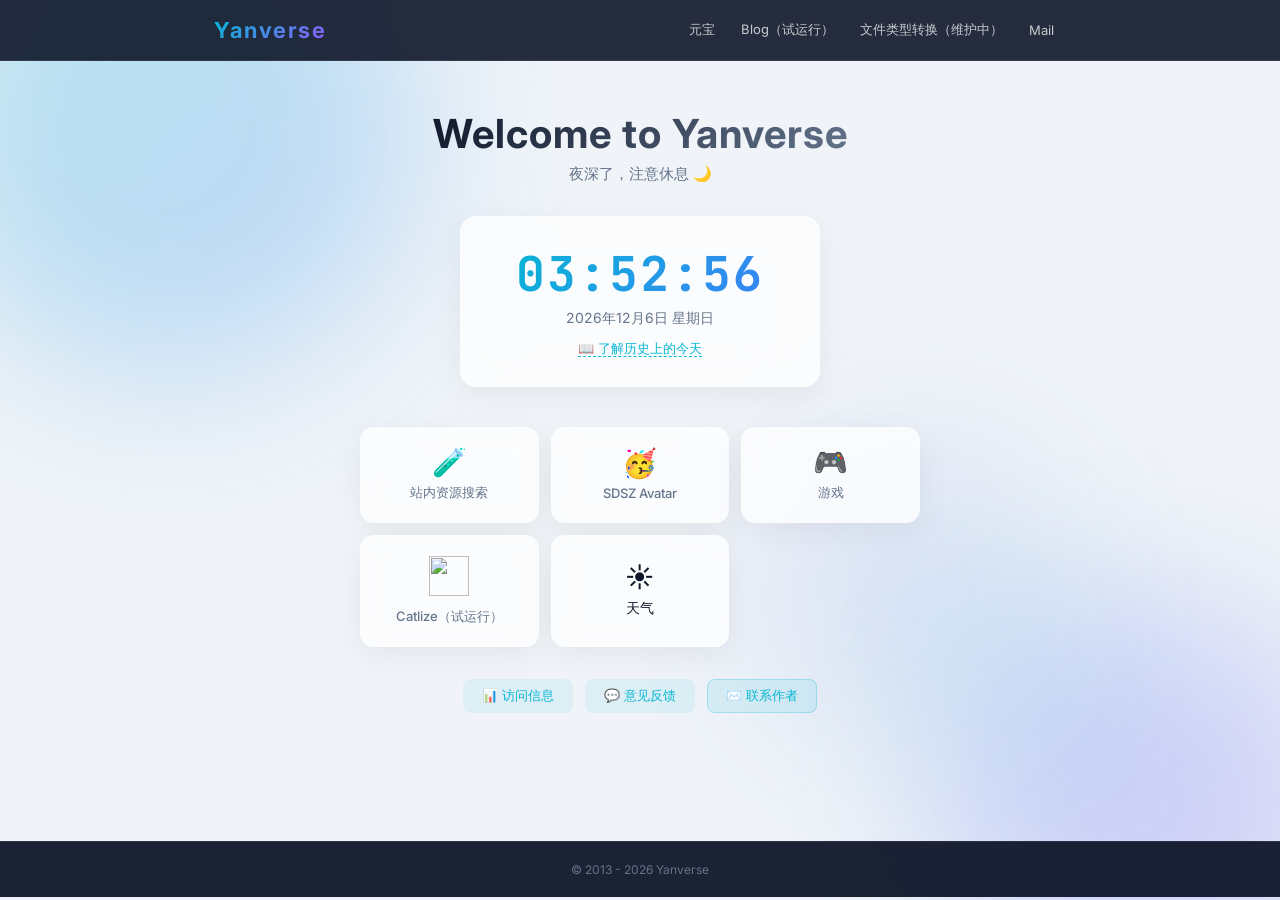
==== index.html @ 96648595 "Update QR code images for WeChat and QQ" ====
<!DOCTYPE html>
<html lang="zh-CN">
<head>
<meta charset="UTF-8" />
<meta name="viewport" content="width=device-width, initial-scale=1.0" />
<title>Yanverse</title>
<link rel="icon" href="https://github.com/favicon.ico">
<link rel="preconnect" href="https://fonts.googleapis.com" />
<link rel="preconnect" href="https://fonts.gstatic.com" crossorigin />
<link href="https://fonts.googleapis.com/css2?family=Inter:opsz@14..32&family=JetBrains+Mono:wght@500;700&display=swap" rel="stylesheet" />
<style>
  *, *::before, *::after { box-sizing: border-box; margin: 0; padding: 0; }

  :root {
    --primary: #06b6d4;
    --primary-dark: #0891b2;
    --gradient-1: #06b6d4;
    --gradient-2: #3b82f6;
    --gradient-3: #8b5cf6;
    --bg: #f0f4f8;
    --card-bg: rgba(255,255,255,0.75);
    --card-border: rgba(255,255,255,0.3);
    --text: #0f172a;
    --text-soft: #64748b;
    --nav-bg: rgba(15,23,42,0.9);
    --nav-border: rgba(255,255,255,0.08);
    --footer-bg: rgba(15,23,42,0.95);
    --shadow: 0 8px 32px rgba(0,0,0,0.06);
    --radius: 16px;
    --font: "Inter", -apple-system, BlinkMacSystemFont, "Segoe UI", sans-serif;
    --mono: "JetBrains Mono", "SF Mono", ui-monospace, monospace;
  }

  @media (prefers-color-scheme: dark) {
    :root {
      --bg: #0b1120;
      --card-bg: rgba(30,41,59,0.7);
      --card-border: rgba(148,163,184,0.15);
      --text: #f1f5f9;
      --text-soft: #94a3b8;
      --nav-bg: rgba(15,23,42,0.95);
      --footer-bg: rgba(2,6,23,0.98);
      --shadow: 0 8px 32px rgba(0,0,0,0.3);
    }
  }

  html { font-family: var(--font); color: var(--text); }
  body {
    margin: 0;
    background: var(--bg);
    min-height: 100vh;
    overflow-x: hidden;
    transition: background 0.4s, color 0.4s;
  }

  /* ---- 浮动装饰 ---- */
  .orb {
    position: fixed;
    border-radius: 50%;
    filter: blur(80px);
    opacity: 0.25;
    pointer-events: none;
    z-index: 0;
    animation: orbFloat 20s ease-in-out infinite alternate;
  }
  .orb-1 {
    width: 500px; height: 500px;
    background: linear-gradient(135deg, var(--gradient-1), var(--gradient-2));
    top: -120px; left: -80px;
  }
  .orb-2 {
    width: 400px; height: 400px;
    background: linear-gradient(135deg, var(--gradient-2), var(--gradient-3));
    bottom: -100px; right: -60px;
    animation-delay: -7s;
  }
  .orb-3 {
    width: 300px; height: 300px;
    background: linear-gradient(135deg, var(--gradient-3), var(--gradient-1));
    top: 50%; left: 60%;
    animation-delay: -14s;
    opacity: 0.15;
  }
  @keyframes orbFloat {
    0%   { transform: translate(0, 0) scale(1); }
    33%  { transform: translate(30px, -40px) scale(1.08); }
    66%  { transform: translate(-20px, 20px) scale(0.95); }
    100% { transform: translate(10px, -10px) scale(1.05); }
  }

  /* ---- 导航 ---- */
  .app-header {
    position: sticky;
    top: 0;
    z-index: 100;
    background: var(--nav-bg);
    backdrop-filter: blur(16px);
    -webkit-backdrop-filter: blur(16px);
    border-bottom: 1px solid var(--nav-border);
    transition: background 0.3s;
  }
  .header-content {
    max-width: 900px;
    margin: 0 auto;
    height: 60px;
    display: flex;
    align-items: center;
    justify-content: space-between;
    padding: 0 24px;
  }
  .brand {
    font-size: 22px;
    font-weight: 700;
    background: linear-gradient(135deg, var(--gradient-1), var(--gradient-3));
    -webkit-background-clip: text;
    -webkit-text-fill-color: transparent;
    background-clip: text;
    letter-spacing: 1.5px;
  }
  .nav-links {
    display: flex;
    align-items: center;
    gap: 2px;
  }
  .nav-links a {
    color: rgba(255,255,255,0.75);
    text-decoration: none;
    font-size: 13px;
    padding: 6px 12px;
    border-radius: 8px;
    transition: all 0.2s;
    position: relative;
  }
  .nav-links a::after {
    content: '';
    position: absolute;
    bottom: 2px; left: 50%;
    width: 0; height: 2px;
    background: var(--primary);
    border-radius: 2px;
    transition: all 0.25s;
    transform: translateX(-50%);
  }
  .nav-links a:hover {
    color: #fff;
    background: rgba(255,255,255,0.06);
  }
  .nav-links a:hover::after { width: 60%; }

  /* ---- 主内容 ---- */
  .app-content {
    max-width: 900px;
    margin: 0 auto;
    padding: 48px 24px 64px;
    position: relative;
    z-index: 1;
    min-height: calc(100vh - 120px);
    display: flex;
    flex-direction: column;
    align-items: center;
  }

  /* ---- Hero ---- */
  .hero-section {
    text-align: center;
    margin-bottom: 8px;
    animation: fadeUp 0.8s ease-out;
  }
  .hero-section h1 {
    font-size: 40px;
    font-weight: 700;
    background: linear-gradient(135deg, var(--text) 0%, var(--text-soft) 100%);
    -webkit-background-clip: text;
    -webkit-text-fill-color: transparent;
    background-clip: text;
    letter-spacing: 1px;
  }
  @media (max-width: 576px) {
    .hero-section h1 { font-size: 28px; }
  }

  #greeting {
    font-size: 15px;
    color: var(--text-soft);
    margin-top: 6px;
    font-weight: 400;
  }

  /* ---- 时间卡片 ---- */
  .time-card {
    background: var(--card-bg);
    backdrop-filter: blur(20px);
    -webkit-backdrop-filter: blur(20px);
    border: 1px solid var(--card-border);
    border-radius: var(--radius);
    padding: 28px 40px;
    text-align: center;
    max-width: 360px;
    width: 100%;
    margin: 24px auto 40px;
    box-shadow: var(--shadow);
    transition: transform 0.25s, box-shadow 0.25s, background 0.3s;
    animation: fadeUp 0.8s ease-out 0.1s both;
  }
  .time-card:hover {
    transform: translateY(-3px);
    box-shadow: 0 12px 48px rgba(0,0,0,0.1);
  }
  .time-display {
    font-family: var(--mono);
    font-size: 48px;
    font-weight: 700;
    background: linear-gradient(135deg, var(--gradient-1), var(--gradient-2));
    -webkit-background-clip: text;
    -webkit-text-fill-color: transparent;
    background-clip: text;
    font-variant-numeric: tabular-nums;
    letter-spacing: 2px;
    line-height: 1.2;
  }
  .date-display {
    font-size: 14px;
    color: var(--text-soft);
    margin-top: 6px;
  }

  /* ---- 快捷入口 ---- */
  .quick-links {
    display: grid;
    grid-template-columns: repeat(auto-fill, minmax(160px, 1fr));
    gap: 12px;
    width: 100%;
    max-width: 560px;
    animation: fadeUp 0.8s ease-out 0.2s both;
  }
  .quick-link {
    display: flex;
    flex-direction: column;
    align-items: center;
    justify-content: center;
    gap: 8px;
    background: var(--card-bg);
    backdrop-filter: blur(12px);
    -webkit-backdrop-filter: blur(12px);
    border: 1px solid var(--card-border);
    border-radius: 14px;
    padding: 20px 12px;
    text-decoration: none;
    color: var(--text);
    font-size: 14px;
    font-weight: 500;
    transition: all 0.2s;
    box-shadow: var(--shadow);
  }
  .quick-link:hover {
    transform: translateY(-4px);
    box-shadow: 0 12px 32px rgba(0,0,0,0.1);
    border-color: var(--primary);
  }
  .quick-link .icon {
    font-size: 28px;
    line-height: 1;
  }
  .quick-link .label {
    font-size: 13px;
    color: var(--text-soft);
  }

  /* ---- 底部链接 ---- */
  .footer-links {
    display: flex;
    gap: 12px;
    justify-content: center;
    margin-top: 32px;
    flex-wrap: wrap;
    animation: fadeUp 0.8s ease-out 0.3s both;
  }
  .footer-links a {
    color: var(--primary);
    text-decoration: none;
    font-size: 13px;
    padding: 7px 18px;
    background: rgba(6,182,212,0.08);
    border-radius: 8px;
    transition: all 0.2s;
    border: 1px solid transparent;
  }
  .footer-links a:hover {
    background: rgba(6,182,212,0.15);
    border-color: rgba(6,182,212,0.25);
    color: var(--primary-dark);
  }

  /* ---- Footer ---- */
  .app-footer {
    background: var(--footer-bg);
    padding: 20px 24px;
    text-align: center;
    position: relative;
    z-index: 1;
    border-top: 1px solid var(--nav-border);
    transition: background 0.3s;
  }
  .app-footer p {
    margin: 0;
    color: var(--text-soft);
    font-size: 12px;
  }

  /* ---- 动画 ---- */
  @keyframes fadeUp {
    from { opacity: 0; transform: translateY(20px); }
    to   { opacity: 1; transform: translateY(0); }
  }

  /* ---- 响应式 ---- */
  @media (max-width: 576px) {
    .header-content { padding: 0 16px; }
    .app-content { padding: 32px 16px 48px; }
    .time-card { padding: 20px 24px; }
    .time-display { font-size: 36px; }
    .quick-links { grid-template-columns: repeat(2, 1fr); }
    .nav-links a { font-size: 12px; padding: 5px 8px; }
  }
 .lang-select { position: relative; display: inline-block; }
  #lang-label { cursor: pointer; padding: 6px 10px; border: 1px solid #ddd; border-radius: 4px; }
  #lang-menu { position: absolute; right: 0; top: 110%; display: none; background: #fff; border: 1px solid #ddd; border-radius: 4px; min-width: 150px; z-index: 9999; }
  #lang-menu li { padding: 8px 14px; cursor: pointer; }
  #lang-menu li:hover { background: #f5f5f5; }
 /* ===== 联系作者按钮 ===== */
.contact-btn {
  background: rgba(6,182,212,0.1);
  border: 1px solid rgba(6,182,212,0.25);
  color: var(--primary);
  font-size: 13px;
  padding: 7px 18px;
  border-radius: 8px;
  cursor: pointer;
  transition: all 0.2s;
}
.contact-btn:hover {
  background: rgba(6,182,212,0.2);
}

/* ===== 弹窗遮罩 ===== */
.modal-overlay {
  position: fixed;
  inset: 0;
  background: rgba(0,0,0,0.55);
  backdrop-filter: blur(6px);
  -webkit-backdrop-filter: blur(6px);
  display: none;
  align-items: center;
  justify-content: center;
  z-index: 9999;
}
.modal-overlay.active {
  display: flex;
}

/* ===== 弹窗主体 ===== */
.modal-box {
  background: var(--card-bg);
  border: 1px solid var(--card-border);
  border-radius: var(--radius);
  padding: 28px 32px;
  width: 340px;
  text-align: center;
  box-shadow: var(--shadow);
  animation: fadeUp 0.3s ease;
}
.modal-box h3 {
  margin-bottom: 18px;
  font-size: 18px;
  background: linear-gradient(135deg, var(--gradient-1), var(--gradient-3));
  -webkit-background-clip: text;
  -webkit-text-fill-color: transparent;
  background-clip: text;
}
.modal-close {
  position: absolute;
  right: 14px;
  top: 10px;
  font-size: 22px;
  background: none;
  border: none;
  color: var(--text-soft);
  cursor: pointer;
}

/* ===== 联系方式 ===== */
.contact-list {
  display: flex;
  flex-direction: column;
  gap: 14px;
}
.contact-item {
  display: flex;
  align-items: center;
  gap: 10px;
  background: rgba(255,255,255,0.04);
  border-radius: 10px;
  padding: 10px 12px;
}
.contact-item img {
  width: 56px;
  height: 56px;
  border-radius: 8px;
}
.contact-item span {
  font-size: 13px;
  color: var(--text-soft);
  min-width: 42px;
}
.copy-target {
  flex: 1;
  font-family: var(--mono);
  font-size: 13px;
  background: rgba(6,182,212,0.08);
  padding: 4px 8px;
  border-radius: 6px;
}
.copy-btn {
  font-size: 12px;
  padding: 4px 10px;
  border-radius: 6px;
  border: none;
  background: var(--primary);
  color: #fff;
  cursor: pointer;
  transition: background 0.2s;
}
.copy-btn:hover {
  background: var(--primary-dark);
}
.email-item {
  justify-content: space-between;
}

.modal-tip {
  margin-top: 16px;
  font-size: 12px;
  color: var(--text-soft);
}
 /* ===== 二维码放大遮罩 ===== */
.qr-zoom-overlay {
  position: fixed;
  inset: 0;
  background: rgba(0,0,0,0.75);
  backdrop-filter: blur(8px);
  -webkit-backdrop-filter: blur(8px);
  display: none;
  align-items: center;
  justify-content: center;
  z-index: 10000;
  cursor: zoom-out;
}
.qr-zoom-overlay.active {
  display: flex;
}

/* ===== 放大后的二维码 ===== */
#qrZoomImg {
  max-width: 80vw;
  max-height: 80vh;
  width: auto;
  height: auto;
  border-radius: 16px;
  box-shadow: 0 20px 60px rgba(0,0,0,0.5);
  animation: qrZoomIn 0.25s ease;
  background: #fff;
  padding: 12px;
}

@keyframes qrZoomIn {
  from {
    opacity: 0;
    transform: scale(0.85);
  }
  to {
    opacity: 1;
    transform: scale(1);
  }
}
</style>
</head>
<body>

<div class="orb orb-1"></div>
<div class="orb orb-2"></div>
<div class="orb orb-3"></div>

<header class="app-header">
  <div class="header-content">
    <span class="brand">Yanverse</span>
    <nav class="nav-links">
      <a href="https://yuanbao.tencent.com">元宝</a>
      <a href="https://blog.roooooyan.work">Blog（试运行）</a>
      <a href="http://file-change.page.roooooyan.work/">文件类型转换（维护中）</a>
      <a href="https://mail.roooooyan.work">Mail</a>
    </nav>
  </div>
</header>

<main class="app-content">
  <div class="hero-section">
    <h1>Welcome to Yanverse</h1>
    <p id="greeting"></p>
  </div>

  <div class="time-card">
    <div class="time-display" id="time">--:--:--</div>
    <div class="date-display" id="date">----年--月--日 星期-</div>
    <div style="margin-top:12px;font-size:13px">
      <a href="onthisday.html" style="color:var(--primary);text-decoration:none;border-bottom:1px dashed var(--primary)">📖 了解历史上的今天</a>
    </div>
  </div>

  <div class="quick-links">
    <a class="quick-link" href="https://test.page.roooooyan.work">
      <span class="icon">🧪</span>
      <span class="label">站内资源搜索</span>
    </a>
    <a class="quick-link" href="sdsz">
      <span class="icon">🥳</span>
      <span class="label">SDSZ Avatar</span>
    </a>
    <a class="quick-link" href="https://game.page.roooooyan.work">
      <span class="icon">🎮</span>
      <span class="label">游戏</span>
    </a>
    <a class="quick-link" href="https://mzbj.roooooyan.work">
      <span class="icon"><img src="https://pan.page.roooooyan.work/file/1781940953079_maozai.png" width="40px" height="40px"></span>
      <span class="label">Catlize（试运行）</span>
    </a>
    <a class="quick-link" href="weather">
      <span class="icon">☀️</span>
      <span class="lable">天气</span>
    </a>
  </div>

  <div class="footer-links">
    <a href="info.html">📊 访问信息</a>
    <a href="feedback.html">💬 意见反馈</a>
    <button id="contactAuthor" class="contact-btn">✉️ 联系作者</button>
  </div>
</main>
<!-- 联系作者弹窗 -->
<div id="contactModal" class="modal-overlay">
  <div class="modal-box">
    <button class="modal-close" id="closeModal">&times;</button>
    <h3>联系作者</h3>

    <div class="contact-list">
      <!-- 微信 -->
      <div class="contact-item">
        <img class="qrcode-img" src="https://pan.page.roooooyan.work/file/1786146449374_mmqrcode1786092649091.png" alt="微信二维码" style="cursor:zoom-in">
        <span>微信</span>
        <code class="copy-target" data-copy="SDSZ-Yan">SDSZ-Yan</code>
        <button class="copy-btn" data-copy="SDSZ-Yan">复制</button>
      </div>

      <!-- QQ -->
      <div class="contact-item">
        <img class="qrcode-img" src="https://pan.page.roooooyan.work/file/1786146450027_Image_1786092782197_774.jpg" alt="QQ二维码" style="cursor:zoom-in">
        <span>QQ</span>
        <code class="copy-target" data-copy="2316574928">2316574928</code>
        <button class="copy-btn" data-copy="2316574928">复制</button>
      </div>

      <!-- 邮箱 -->
      <div class="contact-item email-item">
        <span>📧 邮箱</span>
        <code class="copy-target" data-copy="royan.wang812@gmail.com">royan.wang812@gmail.com</code>
        <button class="copy-btn" data-copy="royan.wang812@gmail.com">复制</button>
      </div>
    </div>

    <p class="modal-tip">点击文字可以复制，点击图片可以放大，扫码后可以添加作者</p>
  </div>
</div>
 <!-- 二维码放大弹窗 -->
<div id="qrZoomModal" class="qr-zoom-overlay">
  <img id="qrZoomImg" src="" alt="二维码大图">
</div>
<footer class="app-footer">
  <p>&copy; 2013 - <span id="year">2026</span> Yanverse</p>
</footer>

<script>
(function() {
  var timeEl = document.getElementById('time');
  var dateEl = document.getElementById('date');
  var greetEl = document.getElementById('greeting');

  function pad(n) { return String(n).padStart(2, '0'); }

  function getGreeting(h) {
    if (h < 6) return '夜深了，注意休息 🌙';
    if (h < 9) return '早上好，新的一天开始了 🌅';
    if (h < 12) return '上午好，保持专注 ☀️';
    if (h < 14) return '中午好，记得吃午饭 🍜';
    if (h < 18) return '下午好，继续加油 ⛅';
    return '晚上好，放松一下吧 🌆';
  }

  function update() {
    var now = new Date();
    var h = now.getHours(), m = now.getMinutes(), s = now.getSeconds();
    timeEl.textContent = pad(h) + ':' + pad(m) + ':' + pad(s);
    dateEl.textContent = now.getFullYear() + '年' + (now.getMonth() + 1) + '月' + now.getDate() + '日 星期' + ['日','一','二','三','四','五','六'][now.getDay()];
    if (greetEl) greetEl.textContent = getGreeting(h);
  }

  document.getElementById('year').textContent = new Date().getFullYear();
  update();
  setInterval(update, 1000);
})();
</script>
 <!-- 语言切换 Icon -->
 <script>
const modal = document.getElementById('contactModal');
const openBtn = document.getElementById('contactAuthor');
const closeBtn = document.getElementById('closeModal');

openBtn.addEventListener('click', () => modal.classList.add('active'));
closeBtn.addEventListener('click', () => modal.classList.remove('active'));
modal.addEventListener('click', e => {
  if (e.target === modal) modal.classList.remove('active');
});
document.addEventListener('keydown', e => {
  if (e.key === 'Escape') modal.classList.remove('active');
});

/* 复制功能 */
document.querySelectorAll('.copy-btn').forEach(btn => {
  btn.addEventListener('click', () => {
    const text = btn.getAttribute('data-copy');
    navigator.clipboard.writeText(text).then(() => {
      btn.textContent = '已复制';
      setTimeout(() => btn.textContent = '复制', 1200);
    });
  });
});
</script>
 <script>
const qrZoomModal = document.getElementById('qrZoomModal');
const qrZoomImg = document.getElementById('qrZoomImg');

/* 点击二维码放大 */
document.querySelectorAll('.qrcode-img').forEach(img => {
  img.addEventListener('click', () => {
    qrZoomImg.src = img.src;
    qrZoomModal.classList.add('active');
  });
});

/* 关闭放大 */
qrZoomModal.addEventListener('click', () => {
  qrZoomModal.classList.remove('active');
});

document.addEventListener('keydown', e => {
  if (e.key === 'Escape') {
    qrZoomModal.classList.remove('active');
  }
});
</script>
</body>
</html>
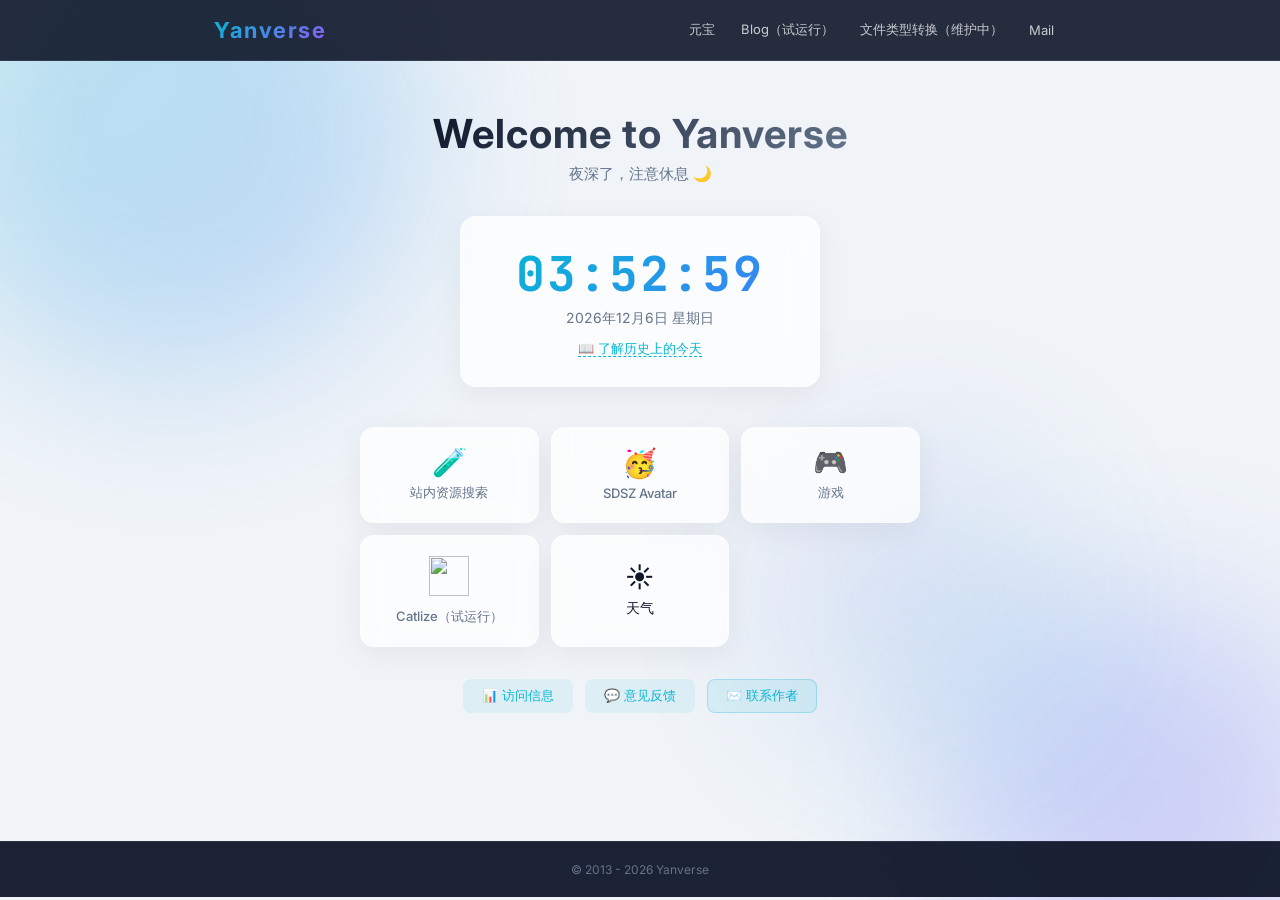
==== commit 99b19dda: "Update QR codes and tooltip text in index.html Updated QR code images for WeChat and QQ, and modifie" ====
--- a/index.html
+++ b/index.html
@@ -554,7 +554,7 @@
     <div class="contact-list">
       <!-- 微信 -->
       <div class="contact-item">
-        <img class="qrcode-img" src="https://pan.page.roooooyan.work/file/1786146449374_mmqrcode1786092649091.png" alt="微信二维码" style="cursor:zoom-in">
+        <img class="qrcode-img" src="https://pan.page.roooooyan.work/file/wx.png" alt="微信二维码" style="cursor:zoom-in">
         <span>微信</span>
         <code class="copy-target" data-copy="SDSZ-Yan">SDSZ-Yan</code>
         <button class="copy-btn" data-copy="SDSZ-Yan">复制</button>
@@ -562,7 +562,7 @@
 
       <!-- QQ -->
       <div class="contact-item">
-        <img class="qrcode-img" src="https://pan.page.roooooyan.work/file/1786146450027_Image_1786092782197_774.jpg" alt="QQ二维码" style="cursor:zoom-in">
+        <img class="qrcode-img" src="https://pan.page.roooooyan.work/file/qq.jpg" alt="QQ二维码" style="cursor:zoom-in">
         <span>QQ</span>
         <code class="copy-target" data-copy="2316574928">2316574928</code>
         <button class="copy-btn" data-copy="2316574928">复制</button>
@@ -576,7 +576,7 @@
       </div>
     </div>
 
-    <p class="modal-tip">点击文字可以复制，点击图片可以放大，扫码后可以添加作者</p>
+    <p class="modal-tip">点击图片可以放大，扫码后可以添加作者</p>
   </div>
 </div>
  <!-- 二维码放大弹窗 -->
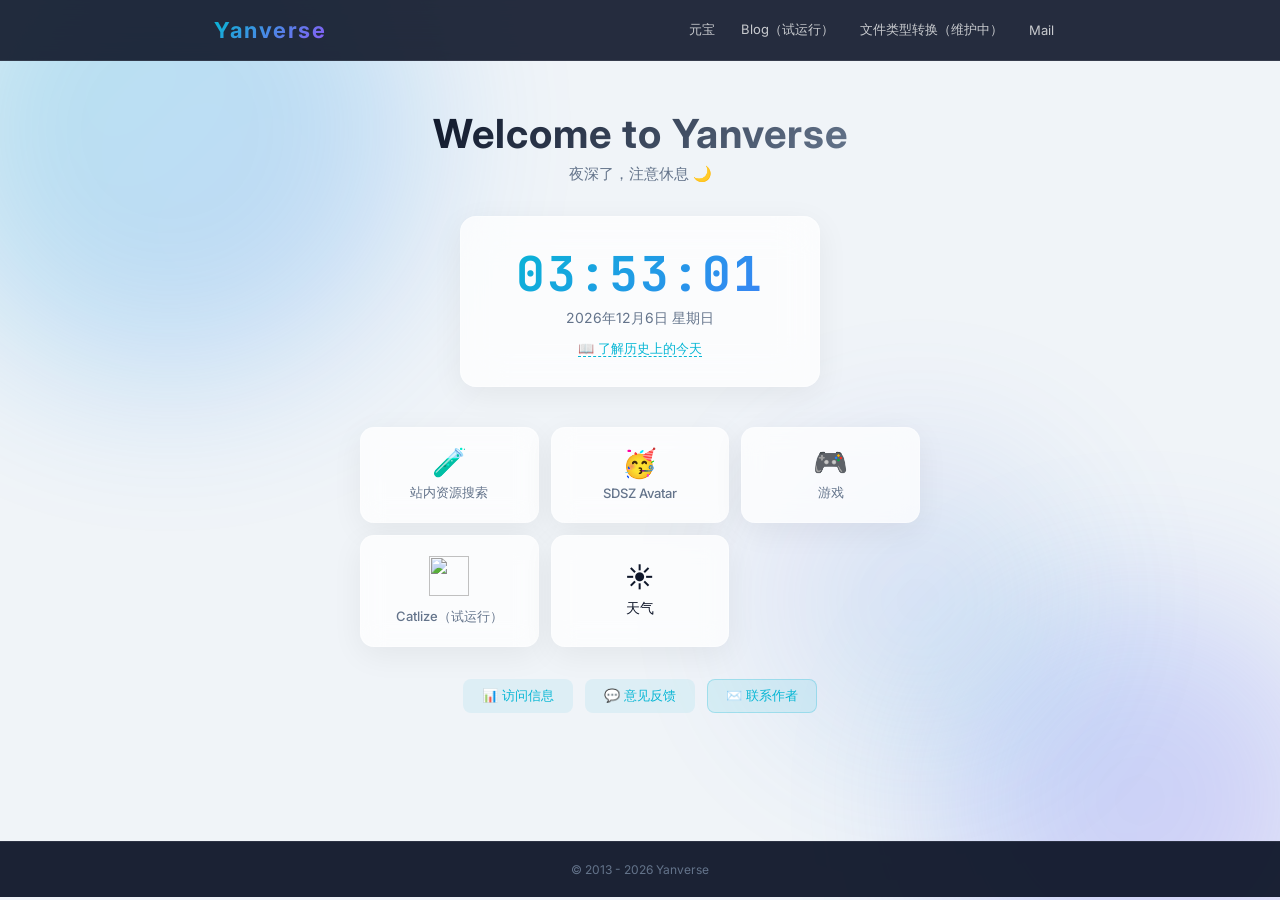
==== commit 97ca3137: "Update image sources in index.html" ====
--- a/index.html
+++ b/index.html
@@ -530,7 +530,7 @@
       <span class="label">游戏</span>
     </a>
     <a class="quick-link" href="https://mzbj.roooooyan.work">
-      <span class="icon"><img src="https://pan.page.roooooyan.work/file/1781940953079_maozai.png" width="40px" height="40px"></span>
+      <span class="icon"><img src="https://img.roooooyan.work/file/1781940953079_maozai.png" width="40px" height="40px"></span>
       <span class="label">Catlize（试运行）</span>
     </a>
     <a class="quick-link" href="weather">
@@ -554,7 +554,7 @@
     <div class="contact-list">
       <!-- 微信 -->
       <div class="contact-item">
-        <img class="qrcode-img" src="https://pan.page.roooooyan.work/file/wx.png" alt="微信二维码" style="cursor:zoom-in">
+        <img class="qrcode-img" src="https://img.roooooyan.work/file/wx.png" alt="微信二维码" style="cursor:zoom-in">
         <span>微信</span>
         <code class="copy-target" data-copy="SDSZ-Yan">SDSZ-Yan</code>
         <button class="copy-btn" data-copy="SDSZ-Yan">复制</button>
@@ -562,7 +562,7 @@
 
       <!-- QQ -->
       <div class="contact-item">
-        <img class="qrcode-img" src="https://pan.page.roooooyan.work/file/qq.jpg" alt="QQ二维码" style="cursor:zoom-in">
+        <img class="qrcode-img" src="https://img.roooooyan.work/file/qq.jpg" alt="QQ二维码" style="cursor:zoom-in">
         <span>QQ</span>
         <code class="copy-target" data-copy="2316574928">2316574928</code>
         <button class="copy-btn" data-copy="2316574928">复制</button>
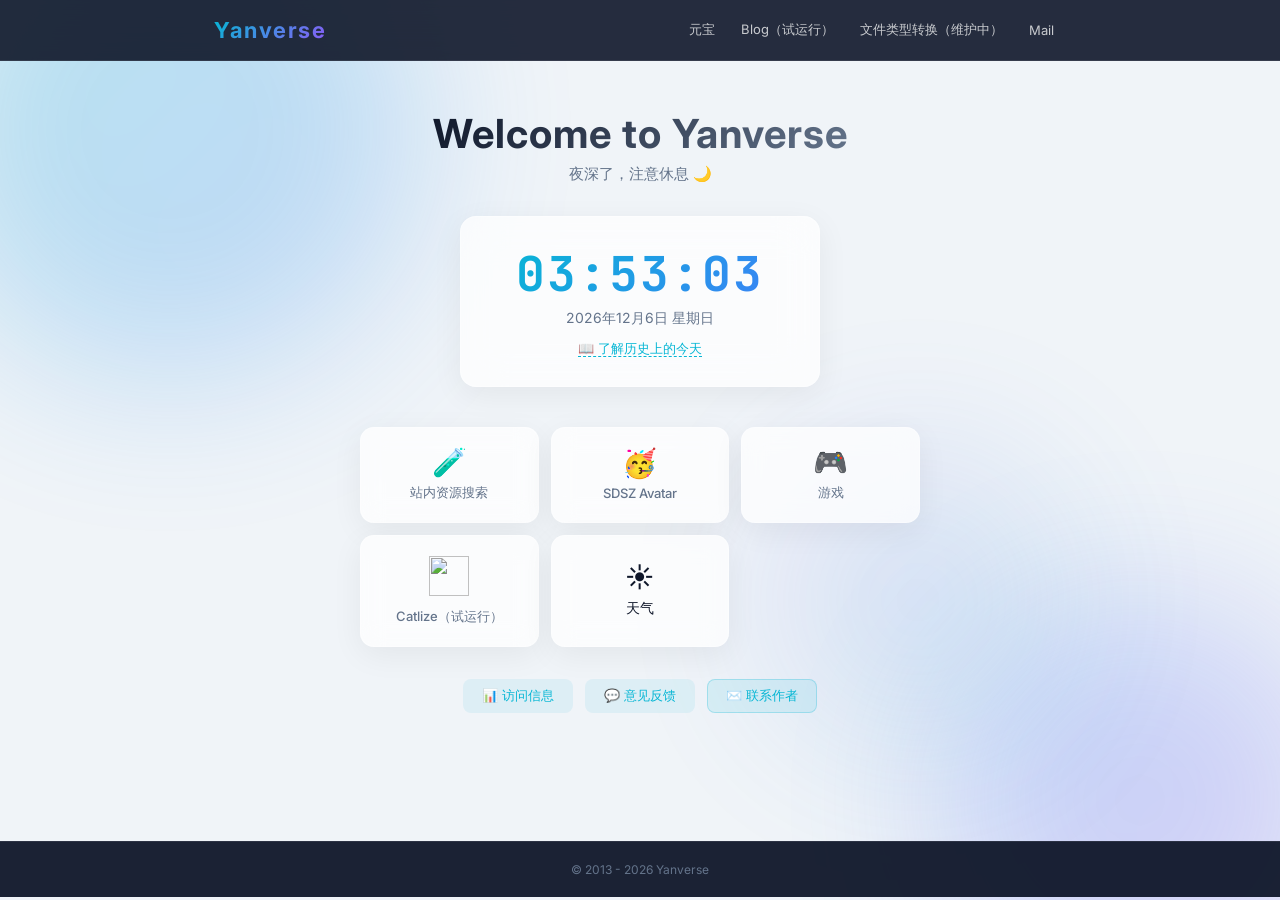
==== commit a08c73b1: "Fix image source for Catlize quick link Updated image source for the Catlize quick link." ====
--- a/index.html
+++ b/index.html
@@ -530,7 +530,7 @@
       <span class="label">游戏</span>
     </a>
     <a class="quick-link" href="https://mzbj.roooooyan.work">
-      <span class="icon"><img src="https://img.roooooyan.work/file/1781940953079_maozai.png" width="40px" height="40px"></span>
+      <span class="icon"><img src="https://img.roooooyan.work/file/maozai.png" width="40px" height="40px"></span>
       <span class="label">Catlize（试运行）</span>
     </a>
     <a class="quick-link" href="weather">
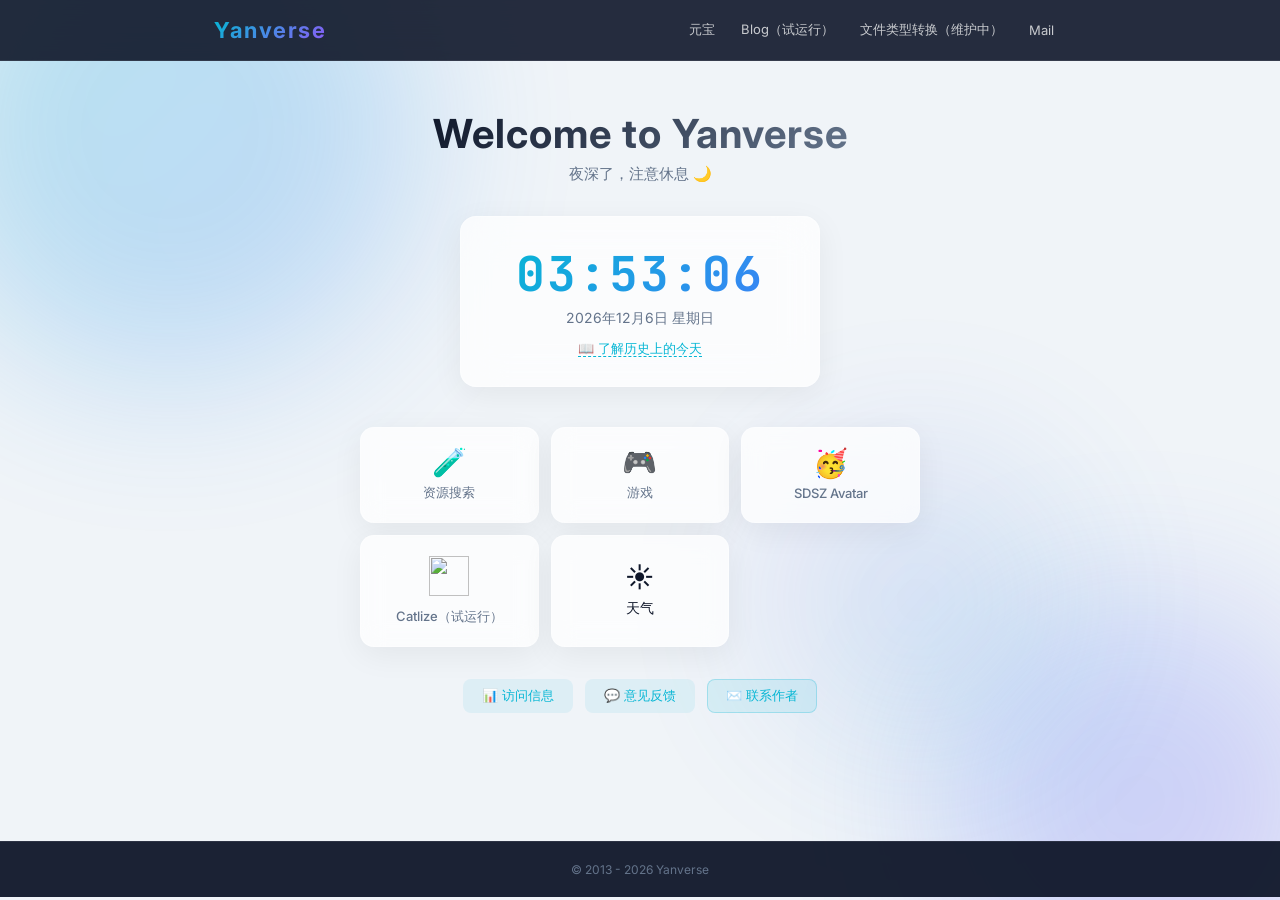
==== commit da9bd5c0: "Update quick links in index.html" ====
--- a/index.html
+++ b/index.html
@@ -517,17 +517,17 @@
   </div>
 
   <div class="quick-links">
-    <a class="quick-link" href="https://test.page.roooooyan.work">
+    <a class="quick-link" href="https://test.roooooyan.work">
       <span class="icon">🧪</span>
-      <span class="label">站内资源搜索</span>
+      <span class="label">资源搜索</span>
+    </a>
+    <a class="quick-link" href="https://game.roooooyan.work">
+      <span class="icon">🎮</span>
+      <span class="label">游戏</span>
     </a>
     <a class="quick-link" href="sdsz">
       <span class="icon">🥳</span>
       <span class="label">SDSZ Avatar</span>
-    </a>
-    <a class="quick-link" href="https://game.page.roooooyan.work">
-      <span class="icon">🎮</span>
-      <span class="label">游戏</span>
     </a>
     <a class="quick-link" href="https://mzbj.roooooyan.work">
       <span class="icon"><img src="https://img.roooooyan.work/file/maozai.png" width="40px" height="40px"></span>
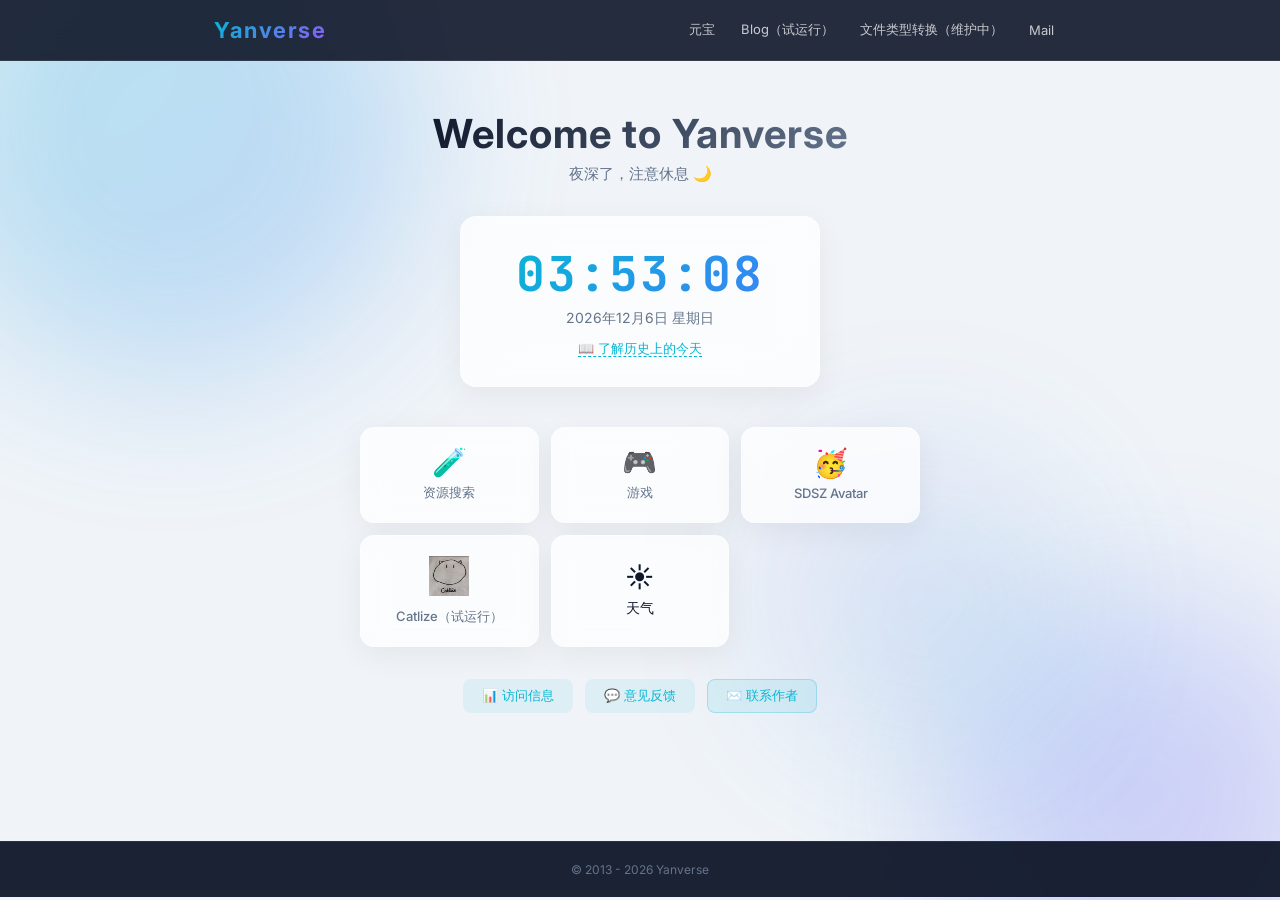
==== commit 8146724a: "Update print statement from 'Hello' to 'Goodbye'" ====
--- a/index.html
+++ b/index.html
@@ -530,7 +530,7 @@
       <span class="label">SDSZ Avatar</span>
     </a>
     <a class="quick-link" href="https://mzbj.roooooyan.work">
-      <span class="icon"><img src="https://img.roooooyan.work/file/maozai.png" width="40px" height="40px"></span>
+      <span class="icon"><img src="[data-uri]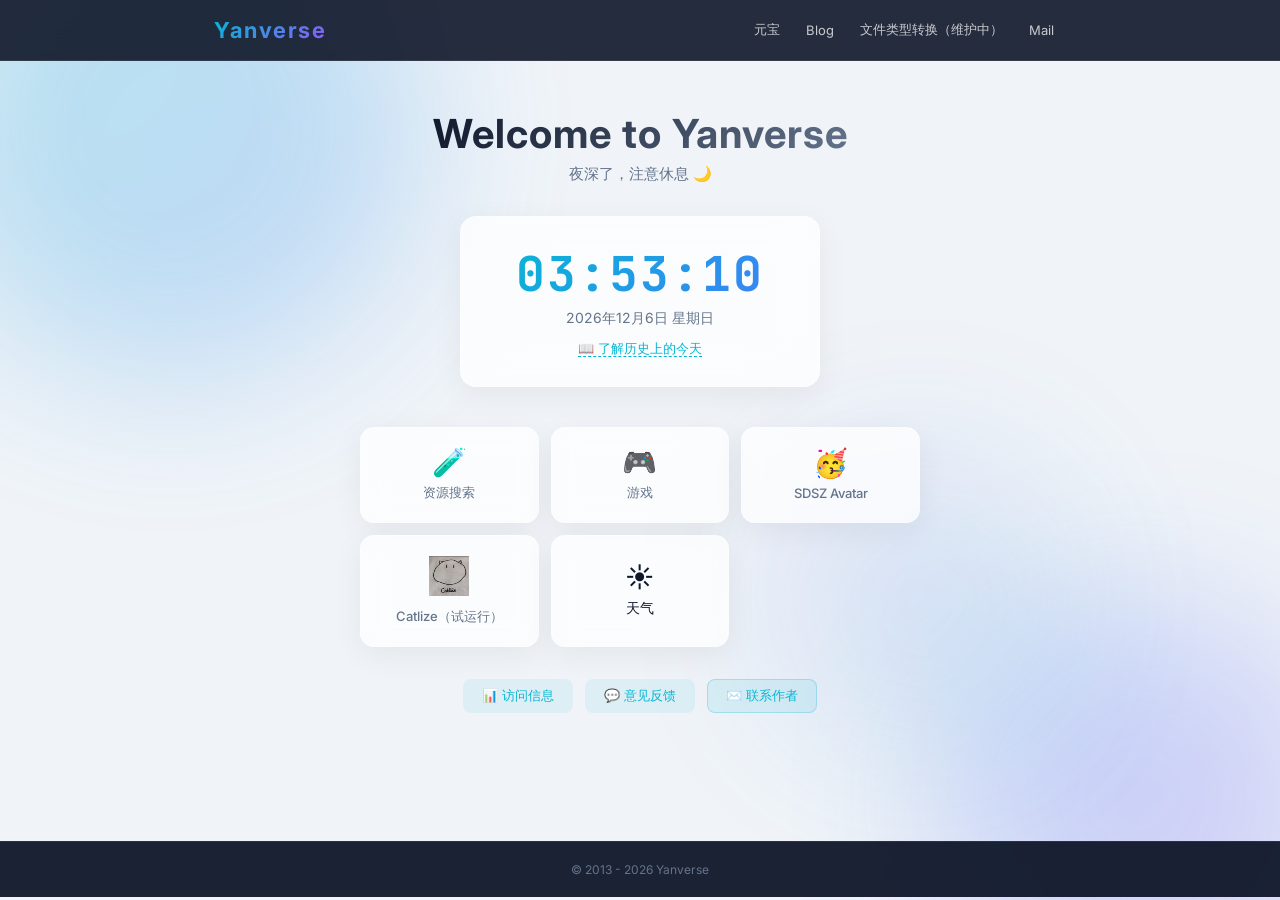
==== commit 4768df75: "Update links in header section of index.html" ====
--- a/index.html
+++ b/index.html
@@ -495,8 +495,8 @@
     <span class="brand">Yanverse</span>
     <nav class="nav-links">
       <a href="https://yuanbao.tencent.com">元宝</a>
-      <a href="https://blog.roooooyan.work">Blog（试运行）</a>
-      <a href="http://file-change.page.roooooyan.work/">文件类型转换（维护中）</a>
+      <a href="https://blog.roooooyan.work">Blog</a>
+      <a href="http://file-change.roooooyan.work/">文件类型转换（维护中）</a>
       <a href="https://mail.roooooyan.work">Mail</a>
     </nav>
   </div>
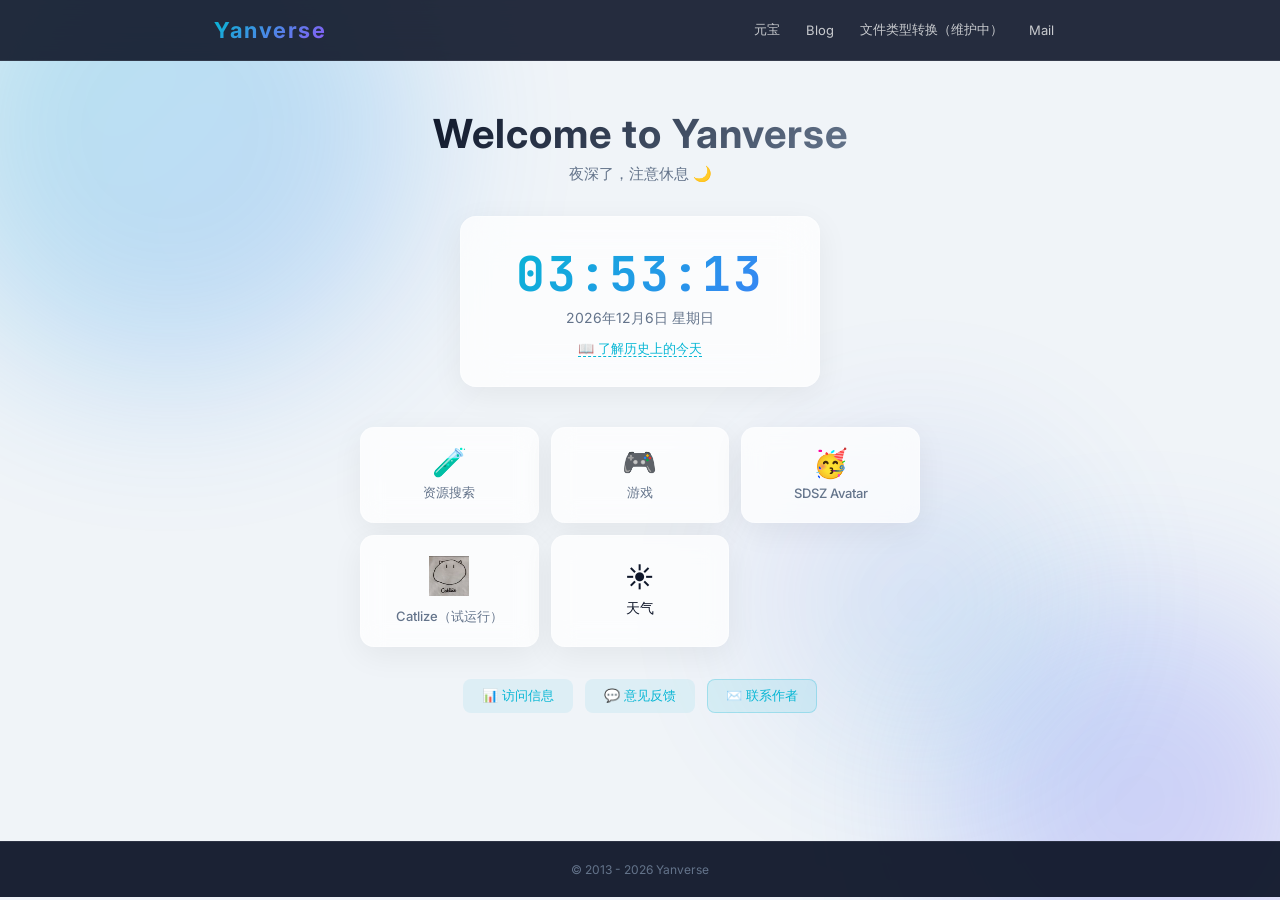
==== commit 643498b8: "Update quick link URL in index.html" ====
--- a/index.html
+++ b/index.html
@@ -517,7 +517,7 @@
   </div>
 
   <div class="quick-links">
-    <a class="quick-link" href="https://test.roooooyan.work">
+    <a class="quick-link" href="https://search.roooooyan.work">
       <span class="icon">🧪</span>
       <span class="label">资源搜索</span>
     </a>
